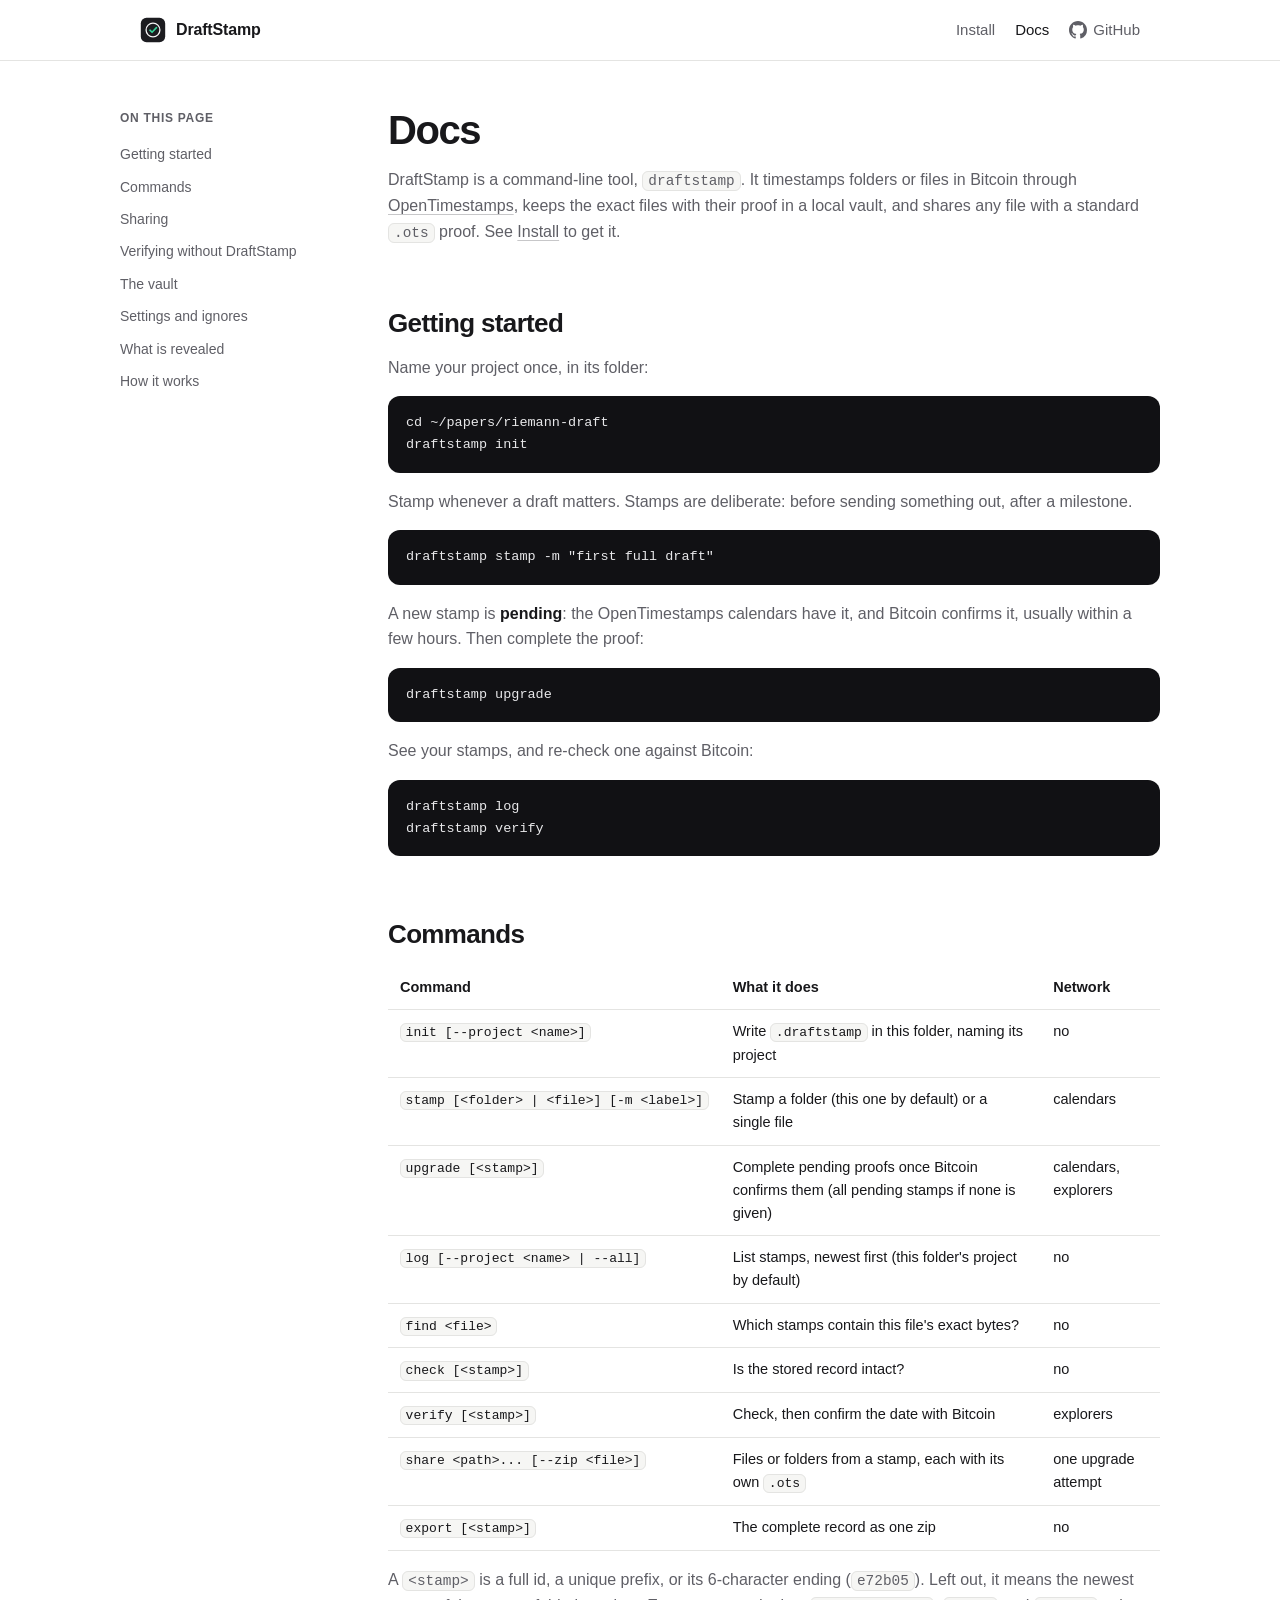
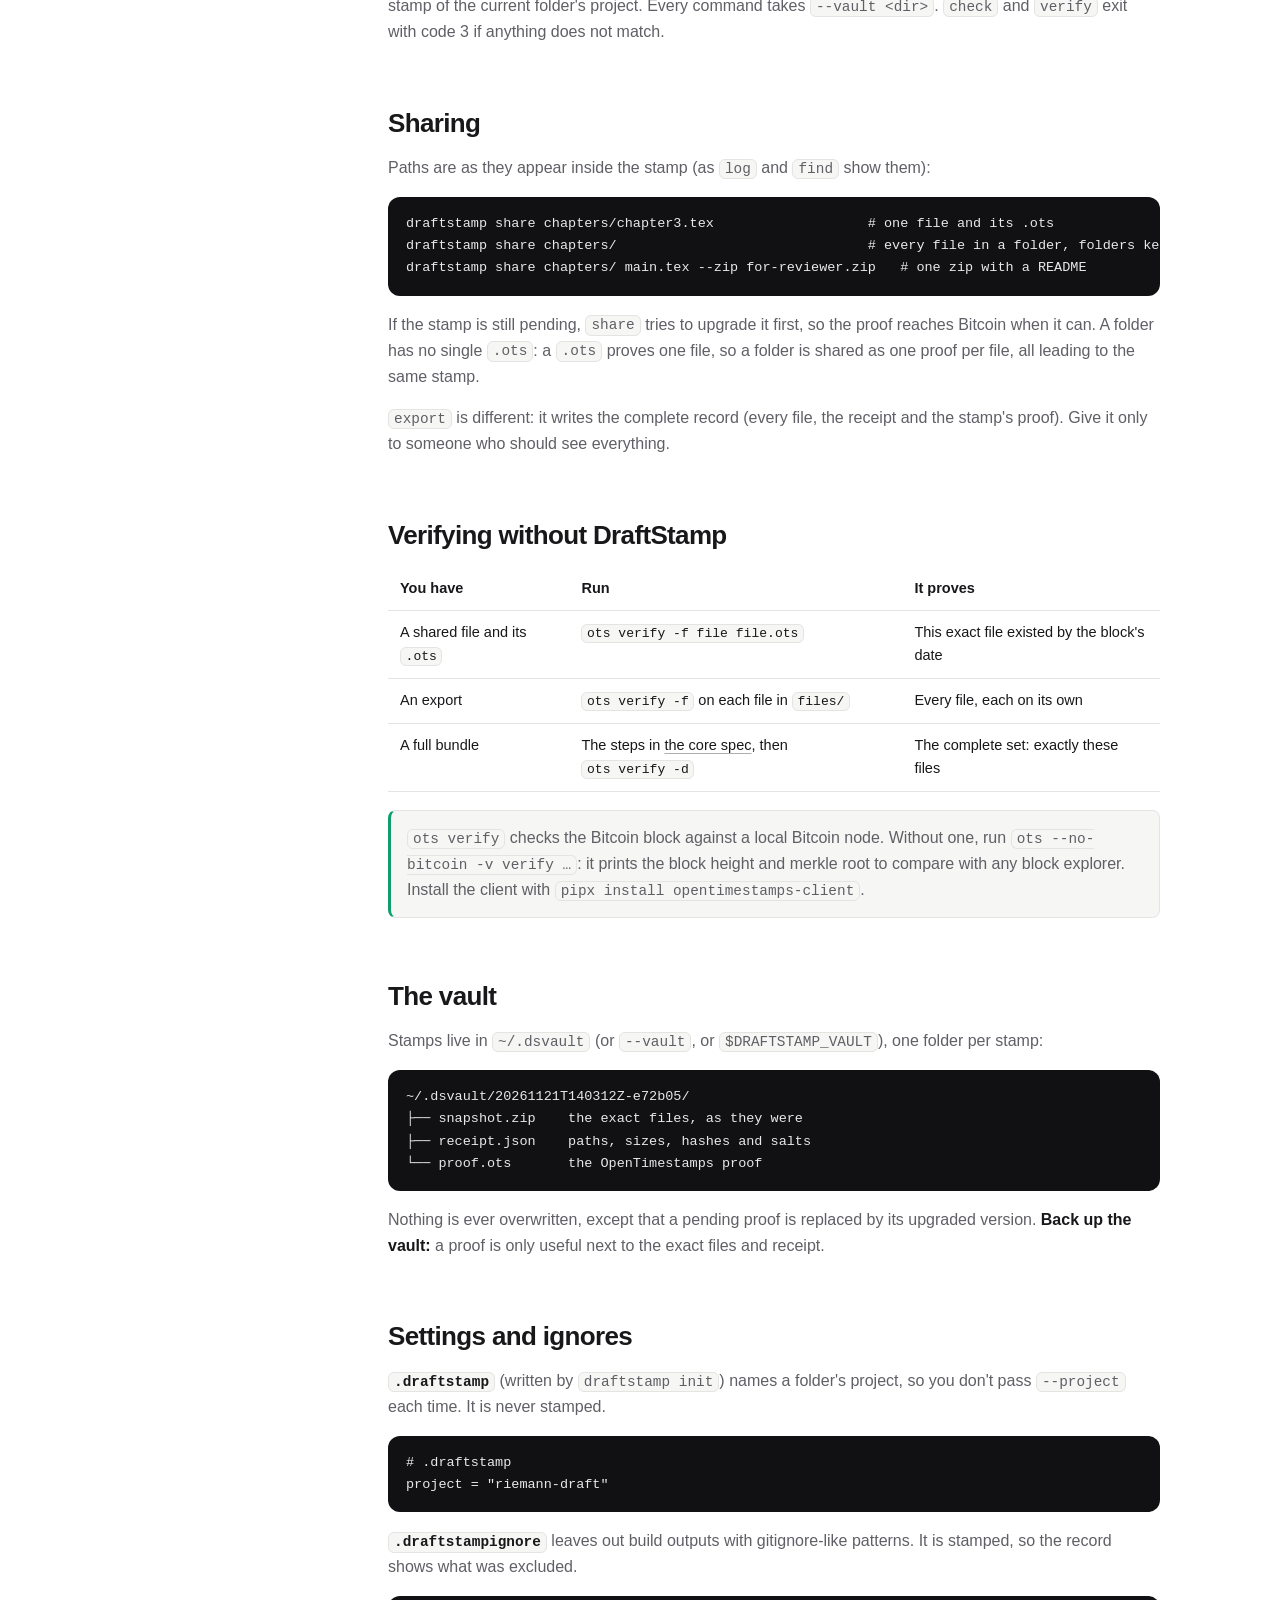
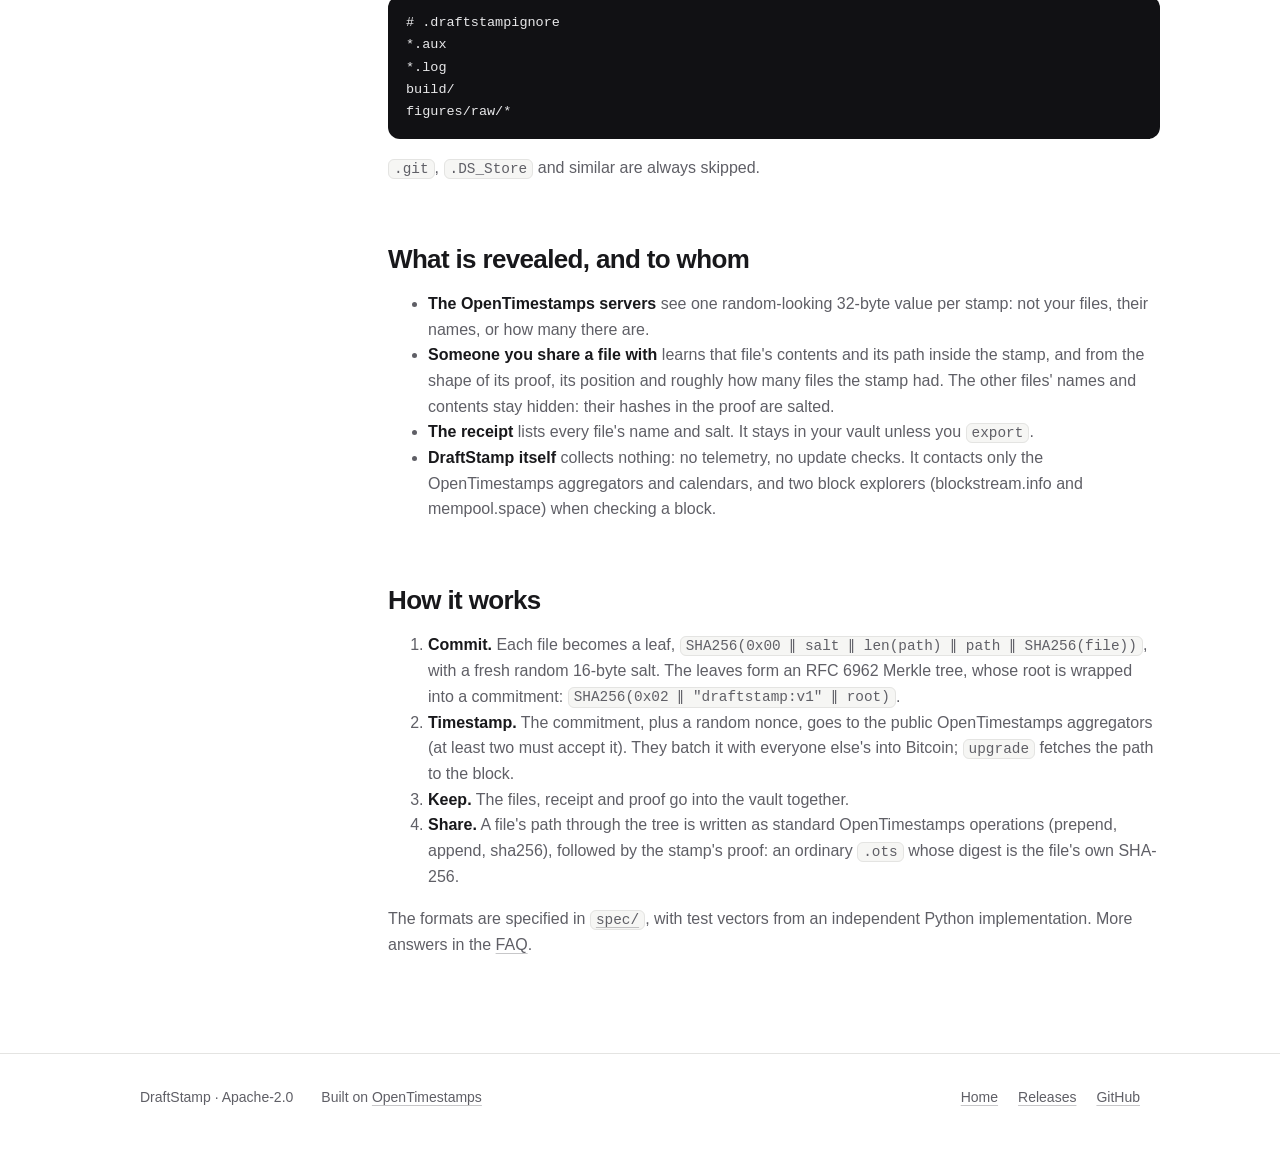
==== site/docs.html @ 0631d702 "Website: a landing page and docs, published with GitHub Pages - site/index.html: what it does, a ter" ====
<!doctype html>
<html lang="en">
<head>
  <meta charset="utf-8">
  <meta name="viewport" content="width=device-width, initial-scale=1">
  <title>DraftStamp docs</title>
  <meta name="description" content="How to use DraftStamp: stamping, upgrading, sharing, verifying, the vault, settings, and what is revealed.">
  <link rel="icon" href="icon.svg" type="image/svg+xml">
  <link rel="stylesheet" href="style.css">
</head>
<body>

<header class="site-header">
  <div class="wrap">
    <a class="brand" href="./">
      <img src="icon.svg" alt="" width="26" height="26">
      DraftStamp
    </a>
    <nav class="nav">
      <a href="./#install">Install</a>
      <a href="docs.html" aria-current="page">Docs</a>
      <a class="gh" href="https://github.com/anishnag/draftstamp">
        <svg viewBox="0 0 16 16" fill="currentColor" aria-hidden="true"><path d="M8 0C3.58 0 0 3.58 0 8c0 3.54 2.29 6.53 5.47 7.59.4.07.55-.17.55-.38 0-.19-.01-.82-.01-1.49-2.01.37-2.53-.49-2.69-.94-.09-.23-.48-.94-.82-1.13-.28-.15-.68-.52-.01-.53.63-.01 1.08.58 1.23.82.72 1.21 1.87.87 2.33.66.07-.52.28-.87.51-1.07-1.78-.2-3.64-.89-3.64-3.95 0-.87.31-1.59.82-2.15-.08-.2-.36-1.02.08-2.12 0 0 .67-.21 2.2.82.64-.18 1.32-.27 2-.27.68 0 1.36.09 2 .27 1.53-1.04 2.2-.82 2.2-.82.44 1.1.16 1.92.08 2.12.51.56.82 1.27.82 2.15 0 3.07-1.87 3.75-3.65 3.95.29.25.54.73.54 1.48 0 1.07-.01 1.93-.01 2.2 0 .21.15.46.55.38A8.013 8.013 0 0016 8c0-4.42-3.58-8-8-8z"/></svg>
        <span class="gh-label">GitHub</span>
      </a>
    </nav>
  </div>
</header>

<div class="wrap docs">
  <nav class="toc" aria-label="On this page">
    <p>On this page</p>
    <a href="#start">Getting started</a>
    <a href="#commands">Commands</a>
    <a href="#sharing">Sharing</a>
    <a href="#verifying">Verifying without DraftStamp</a>
    <a href="#vault">The vault</a>
    <a href="#settings">Settings and ignores</a>
    <a href="#privacy">What is revealed</a>
    <a href="#how">How it works</a>
  </nav>

  <article class="prose">
    <h1>Docs</h1>
    <p>DraftStamp is a command-line tool, <code>draftstamp</code>. It timestamps folders or files in Bitcoin through <a href="https://opentimestamps.org">OpenTimestamps</a>, keeps the exact files with their proof in a local vault, and shares any file with a standard <code>.ots</code> proof. See <a href="./#install">Install</a> to get it.</p>

    <h2 id="start">Getting started</h2>
    <p>Name your project once, in its folder:</p>
<pre>cd ~/papers/riemann-draft
draftstamp init</pre>
    <p>Stamp whenever a draft matters. Stamps are deliberate: before sending something out, after a milestone.</p>
<pre>draftstamp stamp -m "first full draft"</pre>
    <p>A new stamp is <strong>pending</strong>: the OpenTimestamps calendars have it, and Bitcoin confirms it, usually within a few hours. Then complete the proof:</p>
<pre>draftstamp upgrade</pre>
    <p>See your stamps, and re-check one against Bitcoin:</p>
<pre>draftstamp log
draftstamp verify</pre>

    <h2 id="commands">Commands</h2>
    <table>
      <thead><tr><th>Command</th><th>What it does</th><th>Network</th></tr></thead>
      <tbody>
        <tr><td><code>init [--project &lt;name&gt;]</code></td><td>Write <code>.draftstamp</code> in this folder, naming its project</td><td>no</td></tr>
        <tr><td><code>stamp [&lt;folder&gt; | &lt;file&gt;] [-m &lt;label&gt;]</code></td><td>Stamp a folder (this one by default) or a single file</td><td>calendars</td></tr>
        <tr><td><code>upgrade [&lt;stamp&gt;]</code></td><td>Complete pending proofs once Bitcoin confirms them (all pending stamps if none is given)</td><td>calendars, explorers</td></tr>
        <tr><td><code>log [--project &lt;name&gt; | --all]</code></td><td>List stamps, newest first (this folder's project by default)</td><td>no</td></tr>
        <tr><td><code>find &lt;file&gt;</code></td><td>Which stamps contain this file's exact bytes?</td><td>no</td></tr>
        <tr><td><code>check [&lt;stamp&gt;]</code></td><td>Is the stored record intact?</td><td>no</td></tr>
        <tr><td><code>verify [&lt;stamp&gt;]</code></td><td>Check, then confirm the date with Bitcoin</td><td>explorers</td></tr>
        <tr><td><code>share &lt;path&gt;... [--zip &lt;file&gt;]</code></td><td>Files or folders from a stamp, each with its own <code>.ots</code></td><td>one upgrade attempt</td></tr>
        <tr><td><code>export [&lt;stamp&gt;]</code></td><td>The complete record as one zip</td><td>no</td></tr>
      </tbody>
    </table>
    <p>A <code>&lt;stamp&gt;</code> is a full id, a unique prefix, or its 6-character ending (<code>e72b05</code>). Left out, it means the newest stamp of the current folder's project. Every command takes <code>--vault &lt;dir&gt;</code>. <code>check</code> and <code>verify</code> exit with code 3 if anything does not match.</p>

    <h2 id="sharing">Sharing</h2>
    <p>Paths are as they appear inside the stamp (as <code>log</code> and <code>find</code> show them):</p>
<pre>draftstamp share chapters/chapter3.tex                   # one file and its .ots
draftstamp share chapters/                               # every file in a folder, folders kept
draftstamp share chapters/ main.tex --zip for-reviewer.zip   # one zip with a README</pre>
    <p>If the stamp is still pending, <code>share</code> tries to upgrade it first, so the proof reaches Bitcoin when it can. A folder has no single <code>.ots</code>: a <code>.ots</code> proves one file, so a folder is shared as one proof per file, all leading to the same stamp.</p>
    <p><code>export</code> is different: it writes the complete record (every file, the receipt and the stamp's proof). Give it only to someone who should see everything.</p>

    <h2 id="verifying">Verifying without DraftStamp</h2>
    <table>
      <thead><tr><th>You have</th><th>Run</th><th>It proves</th></tr></thead>
      <tbody>
        <tr><td>A shared file and its <code>.ots</code></td><td><code>ots verify -f file file.ots</code></td><td>This exact file existed by the block's date</td></tr>
        <tr><td>An export</td><td><code>ots verify -f</code> on each file in <code>files/</code></td><td>Every file, each on its own</td></tr>
        <tr><td>A full bundle</td><td>The steps in <a href="https://github.com/anishnag/draftstamp/blob/main/spec/0001_core.md">the core spec</a>, then <code>ots verify -d</code></td><td>The complete set: exactly these files</td></tr>
      </tbody>
    </table>
    <div class="callout"><p><code>ots verify</code> checks the Bitcoin block against a local Bitcoin node. Without one, run <code>ots --no-bitcoin -v verify …</code>: it prints the block height and merkle root to compare with any block explorer. Install the client with <code>pipx install opentimestamps-client</code>.</p></div>

    <h2 id="vault">The vault</h2>
    <p>Stamps live in <code>~/.dsvault</code> (or <code>--vault</code>, or <code>$DRAFTSTAMP_VAULT</code>), one folder per stamp:</p>
<pre>~/.dsvault/20261121T140312Z-e72b05/
├── snapshot.zip    the exact files, as they were
├── receipt.json    paths, sizes, hashes and salts
└── proof.ots       the OpenTimestamps proof</pre>
    <p>Nothing is ever overwritten, except that a pending proof is replaced by its upgraded version. <strong>Back up the vault:</strong> a proof is only useful next to the exact files and receipt.</p>

    <h2 id="settings">Settings and ignores</h2>
    <p><strong><code>.draftstamp</code></strong> (written by <code>draftstamp init</code>) names a folder's project, so you don't pass <code>--project</code> each time. It is never stamped.</p>
<pre># .draftstamp
project = "riemann-draft"</pre>
    <p><strong><code>.draftstampignore</code></strong> leaves out build outputs with gitignore-like patterns. It is stamped, so the record shows what was excluded.</p>
<pre># .draftstampignore
*.aux
*.log
build/
figures/raw/*</pre>
    <p><code>.git</code>, <code>.DS_Store</code> and similar are always skipped.</p>

    <h2 id="privacy">What is revealed, and to whom</h2>
    <ul>
      <li><strong>The OpenTimestamps servers</strong> see one random-looking 32-byte value per stamp: not your files, their names, or how many there are.</li>
      <li><strong>Someone you share a file with</strong> learns that file's contents and its path inside the stamp, and from the shape of its proof, its position and roughly how many files the stamp had. The other files' names and contents stay hidden: their hashes in the proof are salted.</li>
      <li><strong>The receipt</strong> lists every file's name and salt. It stays in your vault unless you <code>export</code>.</li>
      <li><strong>DraftStamp itself</strong> collects nothing: no telemetry, no update checks. It contacts only the OpenTimestamps aggregators and calendars, and two block explorers (blockstream.info and mempool.space) when checking a block.</li>
    </ul>

    <h2 id="how">How it works</h2>
    <ol>
      <li><strong>Commit.</strong> Each file becomes a leaf, <code>SHA256(0x00 ‖ salt ‖ len(path) ‖ path ‖ SHA256(file))</code>, with a fresh random 16-byte salt. The leaves form an RFC 6962 Merkle tree, whose root is wrapped into a commitment: <code>SHA256(0x02 ‖ "draftstamp:v1" ‖ root)</code>.</li>
      <li><strong>Timestamp.</strong> The commitment, plus a random nonce, goes to the public OpenTimestamps aggregators (at least two must accept it). They batch it with everyone else's into Bitcoin; <code>upgrade</code> fetches the path to the block.</li>
      <li><strong>Keep.</strong> The files, receipt and proof go into the vault together.</li>
      <li><strong>Share.</strong> A file's path through the tree is written as standard OpenTimestamps operations (prepend, append, sha256), followed by the stamp's proof: an ordinary <code>.ots</code> whose digest is the file's own SHA-256.</li>
    </ol>
    <p>The formats are specified in <a href="https://github.com/anishnag/draftstamp/tree/main/spec"><code>spec/</code></a>, with test vectors from an independent Python implementation. More answers in the <a href="https://github.com/anishnag/draftstamp/blob/main/docs/FAQ.md">FAQ</a>.</p>
  </article>
</div>

<footer class="site-footer">
  <div class="wrap">
    <span>DraftStamp · Apache-2.0</span>
    <span>Built on <a href="https://opentimestamps.org">OpenTimestamps</a></span>
    <div class="right">
      <a href="./">Home</a>
      <a href="https://github.com/anishnag/draftstamp/releases/latest">Releases</a>
      <a href="https://github.com/anishnag/draftstamp">GitHub</a>
    </div>
  </div>
</footer>

</body>
</html>
---- site/style.css ----
/* DraftStamp site: no external fonts, scripts or trackers. */

:root {
  --bg: #ffffff;
  --bg-soft: #f6f6f4;
  --fg: #18181b;
  --muted: #5f5f66;
  --line: #e4e4e2;
  --accent: #0f9d6e;
  --accent-soft: #e6f6ef;
  --code-bg: #111114;
  --code-fg: #e8e8ea;
  --code-muted: #8a8a93;
  --code-ok: #5fd3a5;
  --radius: 12px;
  --sans: ui-sans-serif, -apple-system, BlinkMacSystemFont, "Segoe UI", Inter, Roboto, "Helvetica Neue", Arial, sans-serif;
  --mono: ui-monospace, "SF Mono", SFMono-Regular, Menlo, Consolas, "Liberation Mono", monospace;
  color-scheme: light;
}

@media (prefers-color-scheme: dark) {
  :root {
    --bg: #0d0d0f;
    --bg-soft: #151518;
    --fg: #ececee;
    --muted: #a0a0a8;
    --line: #26262b;
    --accent: #3ccf96;
    --accent-soft: #10261d;
    --code-bg: #0a0a0c;
    color-scheme: dark;
  }
}

* { box-sizing: border-box; }

html { -webkit-text-size-adjust: 100%; scroll-behavior: smooth; }

body {
  margin: 0;
  background: var(--bg);
  color: var(--fg);
  font: 16px/1.6 var(--sans);
  -webkit-font-smoothing: antialiased;
}

a { color: inherit; text-decoration-color: color-mix(in srgb, currentColor 35%, transparent); text-underline-offset: 3px; }
a:hover { text-decoration-color: currentColor; }

code, pre, kbd { font-family: var(--mono); font-size: 0.9em; }
:not(pre) > code { background: var(--bg-soft); border: 1px solid var(--line); border-radius: 6px; padding: 0.08em 0.35em; }

.wrap { max-width: 1040px; margin: 0 auto; padding: 0 20px; }

/* Header */
.site-header {
  position: sticky; top: 0; z-index: 10;
  background: color-mix(in srgb, var(--bg) 85%, transparent);
  backdrop-filter: saturate(180%) blur(12px);
  border-bottom: 1px solid var(--line);
}
.site-header .wrap { display: flex; align-items: center; gap: 24px; height: 60px; }
.brand { display: flex; align-items: center; gap: 10px; font-weight: 650; letter-spacing: -0.01em; text-decoration: none; }
.brand svg { width: 26px; height: 26px; }
.nav { display: flex; gap: 20px; margin-left: auto; align-items: center; font-size: 15px; }
.nav a { text-decoration: none; color: var(--muted); }
.nav a:hover, .nav a[aria-current="page"] { color: var(--fg); }
.gh { display: inline-flex; align-items: center; gap: 6px; }
.gh svg { width: 18px; height: 18px; }

/* Buttons */
.btn {
  display: inline-flex; align-items: center; gap: 8px;
  height: 42px; padding: 0 18px; border-radius: 10px;
  font-weight: 600; font-size: 15px; text-decoration: none;
  border: 1px solid var(--line); background: var(--bg);
}
.btn.primary { background: var(--fg); color: var(--bg); border-color: var(--fg); }
.btn:hover { filter: brightness(1.06); }
.btn svg { width: 18px; height: 18px; }

/* Hero */
.hero { padding: 88px 0 56px; }
.hero .wrap { display: grid; grid-template-columns: minmax(0, 1fr); gap: 40px; }
.eyebrow { display: inline-flex; align-items: center; gap: 8px; font-size: 13px; font-weight: 600; color: var(--accent); background: var(--accent-soft); padding: 4px 10px; border-radius: 999px; }
h1 { font-size: clamp(38px, 6vw, 60px); line-height: 1.05; letter-spacing: -0.035em; margin: 18px 0 16px; font-weight: 750; }
.lede { font-size: 19px; color: var(--muted); max-width: 640px; margin: 0 0 28px; }
.ctas { display: flex; flex-wrap: wrap; gap: 12px; }
.fineprint { font-size: 14px; color: var(--muted); margin-top: 18px; }

/* Terminal */
.terminal {
  background: var(--code-bg); color: var(--code-fg);
  border-radius: var(--radius); overflow: hidden;
  border: 1px solid color-mix(in srgb, var(--code-fg) 10%, transparent);
  box-shadow: 0 24px 60px -24px rgba(0,0,0,0.35);
}
.terminal-bar { display: flex; align-items: center; gap: 7px; padding: 12px 14px; border-bottom: 1px solid rgba(255,255,255,0.06); }
.terminal-bar i { width: 11px; height: 11px; border-radius: 50%; background: #3a3a40; display: block; }
.terminal-bar span { margin-left: 8px; font: 12px var(--mono); color: var(--code-muted); }
.terminal pre { margin: 0; padding: 18px 20px 20px; overflow-x: auto; font-size: 13.5px; line-height: 1.7; }
.terminal .p { color: var(--code-muted); user-select: none; }
.terminal .c { color: var(--code-muted); }
.terminal .ok { color: var(--code-ok); }
.terminal .who { display: block; margin: 14px 0 2px; color: var(--code-muted); font-style: italic; }

/* Sections */
section { padding: 72px 0; }
section.soft { background: var(--bg-soft); border-top: 1px solid var(--line); border-bottom: 1px solid var(--line); }
h2 { font-size: clamp(28px, 4vw, 36px); letter-spacing: -0.025em; line-height: 1.15; margin: 0 0 12px; }
.section-lede { color: var(--muted); font-size: 18px; max-width: 680px; margin: 0 0 40px; }
h3 { font-size: 18px; margin: 0 0 6px; letter-spacing: -0.01em; }

.grid-3 { display: grid; grid-template-columns: repeat(3, minmax(0, 1fr)); gap: 20px; }
.card { background: var(--bg); border: 1px solid var(--line); border-radius: var(--radius); padding: 22px; }
.card p { margin: 0; color: var(--muted); font-size: 15px; }
.card .num { display: inline-grid; place-items: center; width: 28px; height: 28px; border-radius: 8px; background: var(--accent-soft); color: var(--accent); font-weight: 700; font-size: 14px; margin-bottom: 14px; }

/* Flow diagram */
.flow { display: flex; flex-wrap: wrap; align-items: center; gap: 10px; margin: 0 0 36px; font-size: 14px; }
.flow span { border: 1px solid var(--line); background: var(--bg); border-radius: 999px; padding: 6px 12px; font-weight: 550; }
.flow b { color: var(--muted); font-weight: 400; }

/* Install */
.tabs { display: flex; flex-wrap: wrap; gap: 6px; margin-bottom: 14px; }
.tab {
  font: 600 14px var(--sans); color: var(--muted); cursor: pointer;
  background: transparent; border: 1px solid var(--line); border-radius: 999px; padding: 7px 14px;
}
.tab[aria-selected="true"] { color: var(--bg); background: var(--fg); border-color: var(--fg); }
.panel[hidden] { display: none; }

.codeblock { position: relative; }
.codeblock pre {
  margin: 0; background: var(--code-bg); color: var(--code-fg);
  border-radius: var(--radius); padding: 18px 20px; padding-right: 92px;
  font-size: 13.5px; line-height: 1.7;
  /* Wrap long commands on screen; copying still yields one line. */
  white-space: pre-wrap; overflow-wrap: break-word;
}
.copy {
  position: absolute; top: 12px; right: 12px;
  font: 600 12px var(--sans); color: var(--code-fg); cursor: pointer;
  background: rgba(255,255,255,0.08); border: 1px solid rgba(255,255,255,0.12);
  border-radius: 8px; padding: 6px 10px;
}
.copy:hover { background: rgba(255,255,255,0.14); }
.note { color: var(--muted); font-size: 15px; margin: 14px 0 0; }

/* Two columns */
.split { display: grid; grid-template-columns: repeat(2, minmax(0, 1fr)); gap: 40px; align-items: start; }
ul.checks { list-style: none; padding: 0; margin: 0; display: grid; gap: 12px; }
ul.checks li { padding-left: 28px; position: relative; color: var(--muted); }
ul.checks li strong { color: var(--fg); font-weight: 600; }
ul.checks li::before {
  content: ""; position: absolute; left: 0; top: 6px; width: 16px; height: 16px; border-radius: 50%;
  background: var(--accent-soft) url("data:image/svg+xml,%3Csvg xmlns='http://www.w3.org/2000/svg' viewBox='0 0 16 16'%3E%3Cpath d='M4 8.5l2.5 2.5L12 5.5' fill='none' stroke='%230f9d6e' stroke-width='2' stroke-linecap='round' stroke-linejoin='round'/%3E%3C/svg%3E") center/12px no-repeat;
}

/* FAQ */
details { border-bottom: 1px solid var(--line); padding: 16px 0; }
details summary { cursor: pointer; font-weight: 600; list-style: none; display: flex; justify-content: space-between; gap: 16px; }
details summary::-webkit-details-marker { display: none; }
details summary::after { content: "+"; color: var(--muted); font-weight: 400; font-size: 20px; line-height: 1; }
details[open] summary::after { content: "–"; }
details p { color: var(--muted); margin: 10px 0 0; }

/* Footer */
.site-footer { border-top: 1px solid var(--line); padding: 32px 0 48px; color: var(--muted); font-size: 14px; }
.site-footer .wrap { display: flex; flex-wrap: wrap; gap: 16px 28px; align-items: center; }
.site-footer .right { margin-left: auto; display: flex; gap: 20px; }

/* Docs layout */
.docs { display: grid; grid-template-columns: 220px minmax(0, 1fr); gap: 48px; padding: 48px 0 80px; }
.toc { position: sticky; top: 84px; align-self: start; font-size: 14px; }
.toc p { font-size: 12px; font-weight: 700; text-transform: uppercase; letter-spacing: 0.06em; color: var(--muted); margin: 0 0 10px; }
.toc a { display: block; padding: 5px 0; color: var(--muted); text-decoration: none; }
.toc a:hover { color: var(--fg); }
.prose { min-width: 0; }
.prose h1 { font-size: 40px; margin-top: 0; }
.prose h2 { font-size: 26px; margin: 56px 0 12px; padding-top: 8px; scroll-margin-top: 80px; }
.prose h3 { margin: 28px 0 8px; }
.prose p, .prose li { color: var(--muted); }
.prose p strong, .prose li strong { color: var(--fg); }
.prose pre { background: var(--code-bg); color: var(--code-fg); border-radius: var(--radius); padding: 16px 18px; overflow-x: auto; font-size: 13.5px; line-height: 1.65; }
table { width: 100%; border-collapse: collapse; font-size: 14.5px; margin: 16px 0; display: block; overflow-x: auto; }
th, td { text-align: left; padding: 10px 12px; border-bottom: 1px solid var(--line); vertical-align: top; }
th { font-weight: 600; white-space: nowrap; }
td code { white-space: nowrap; }
.callout { border: 1px solid var(--line); border-left: 3px solid var(--accent); background: var(--bg-soft); border-radius: 8px; padding: 14px 16px; margin: 18px 0; }
.callout p { margin: 0; }

@media (max-width: 860px) {
  .grid-3, .split { grid-template-columns: minmax(0, 1fr); }
  .docs { grid-template-columns: minmax(0, 1fr); gap: 24px; }
  .gh-label { display: none; }
  .nav { gap: 16px; }
  .toc { position: static; }
  .nav .hide-sm { display: none; }
  .hero { padding: 56px 0 40px; }
}
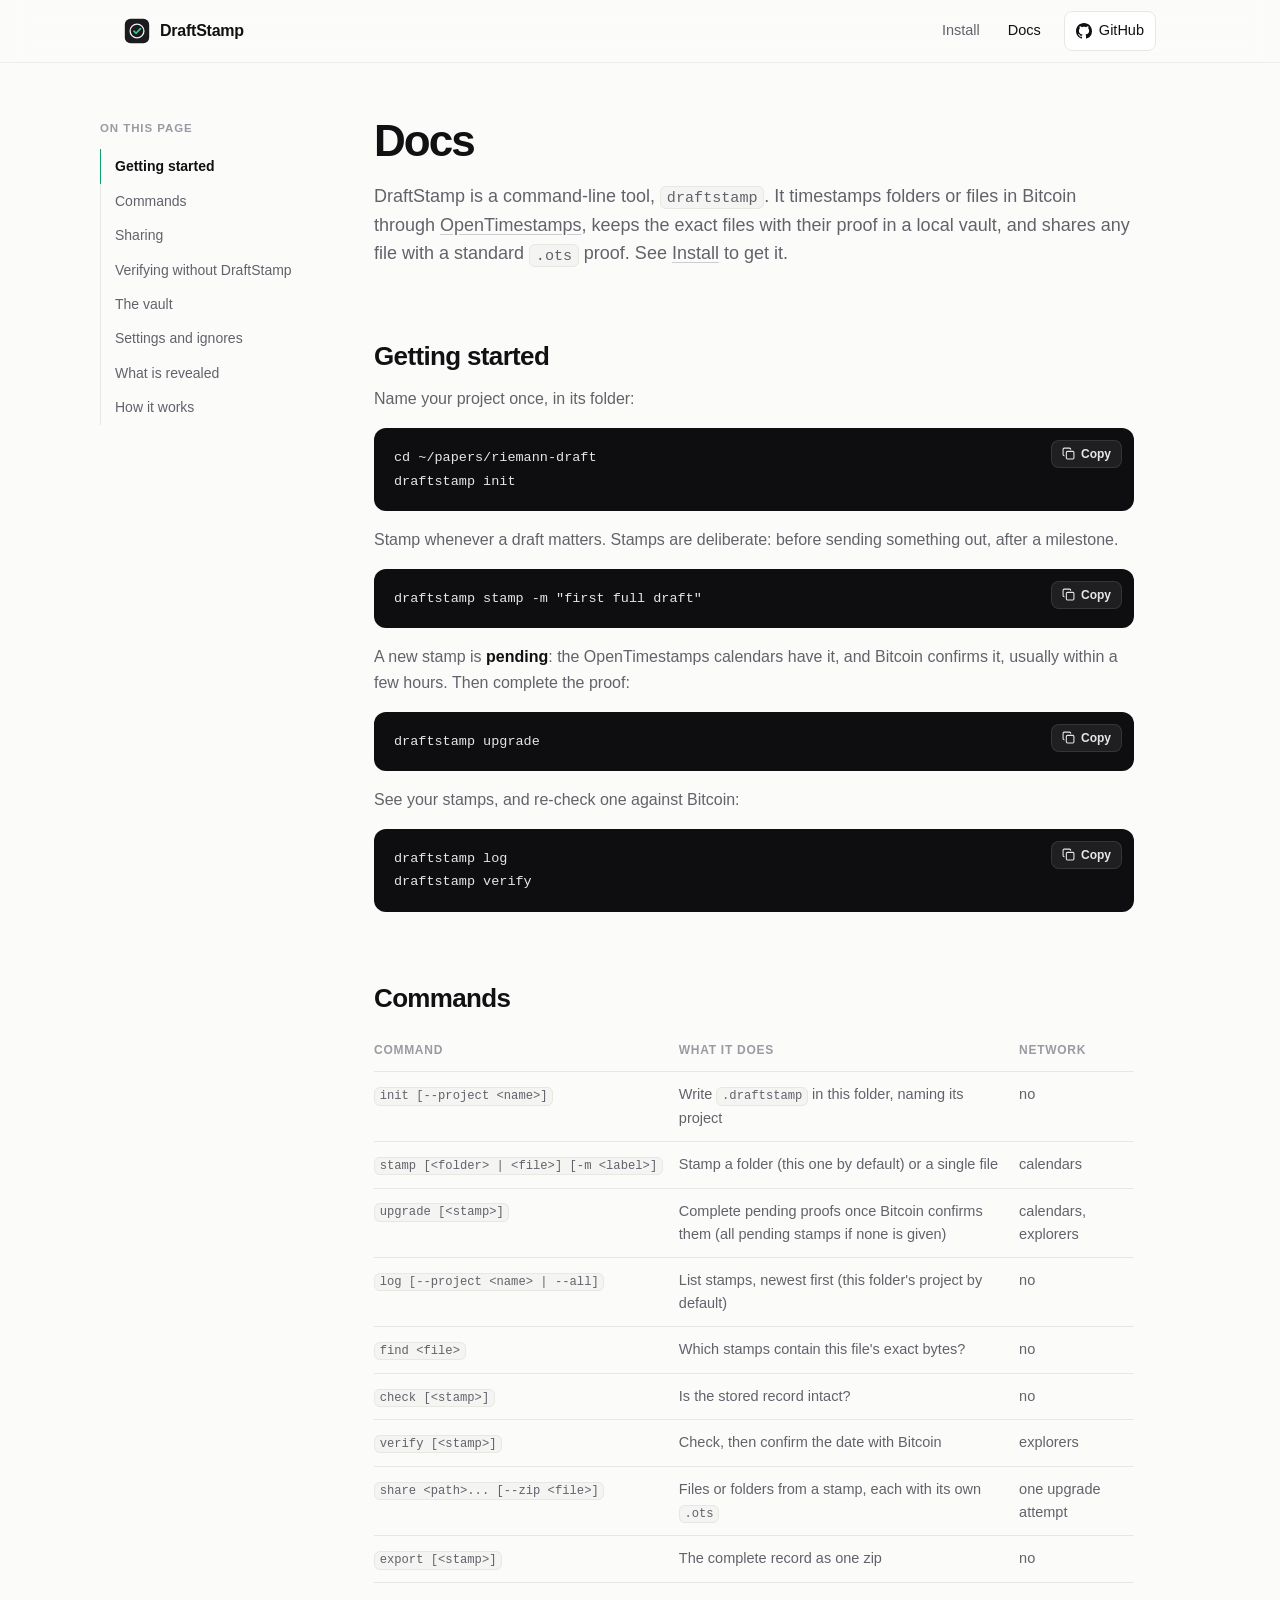
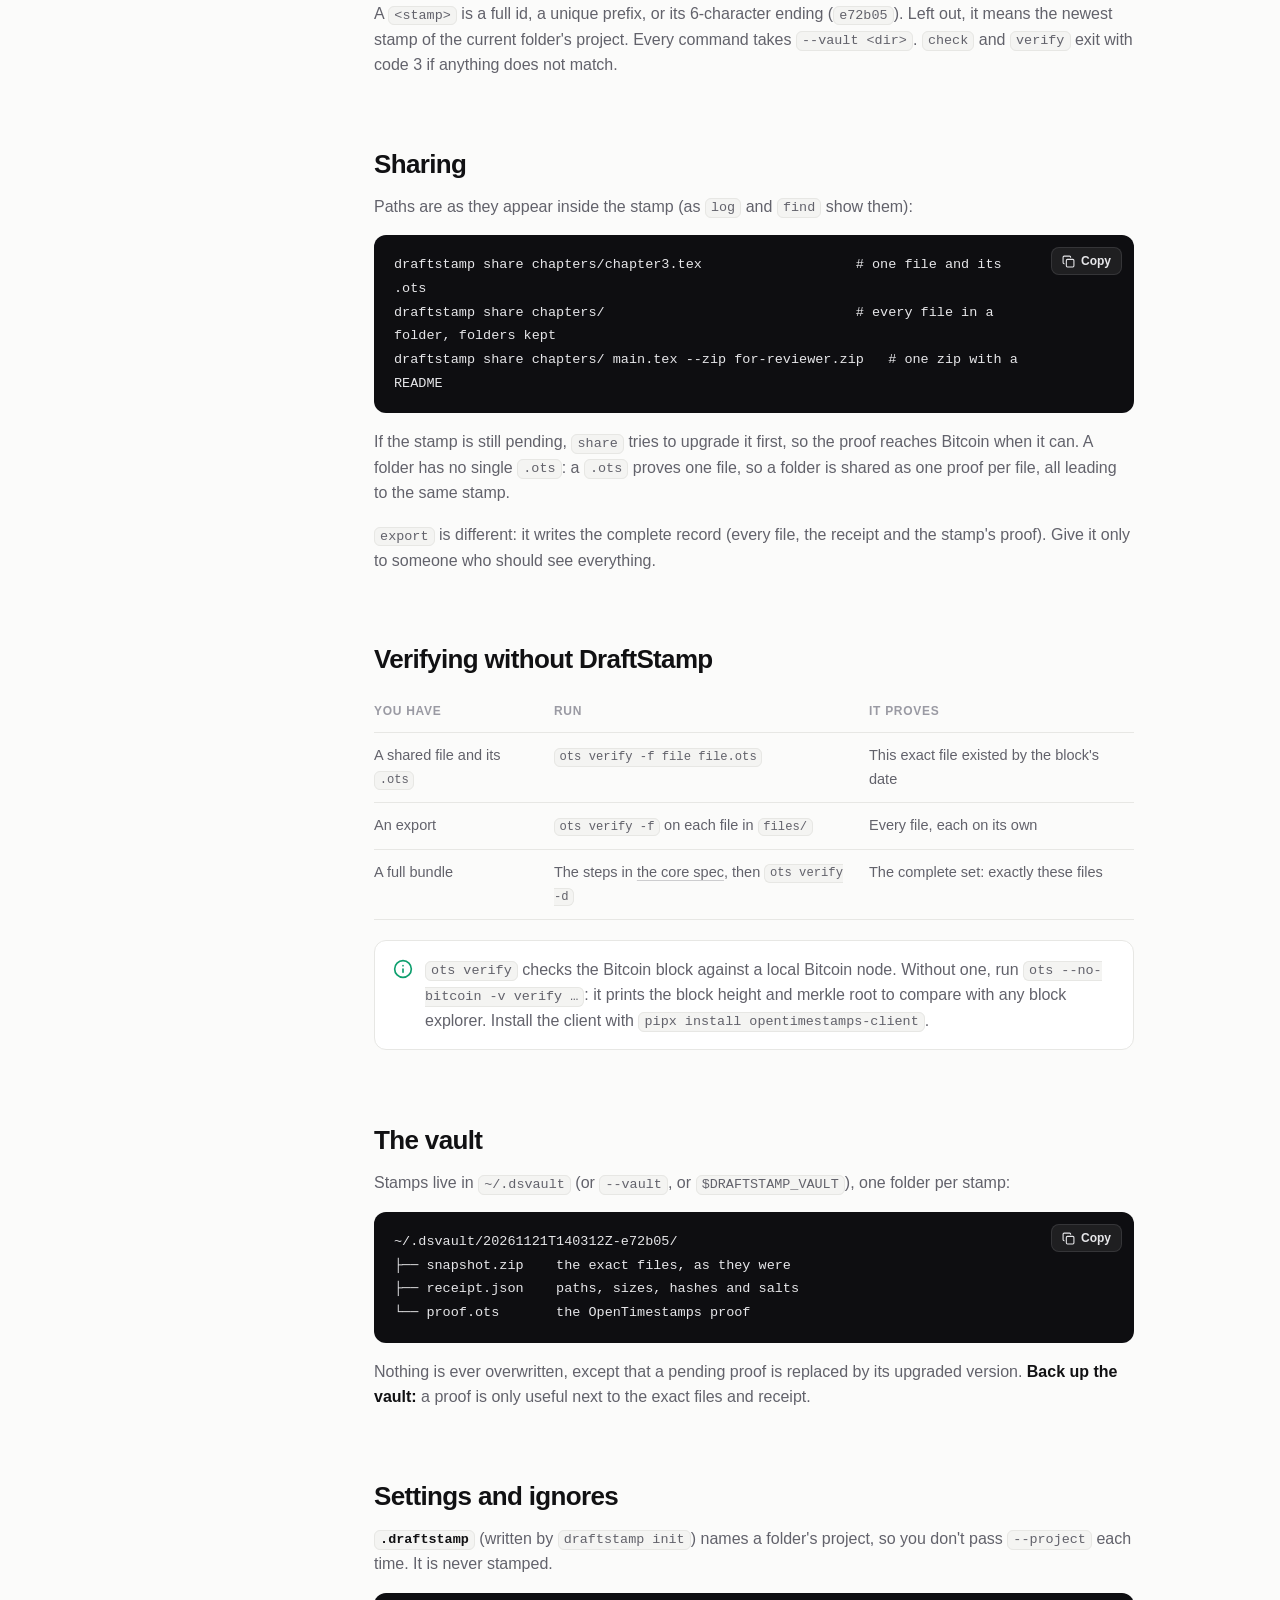
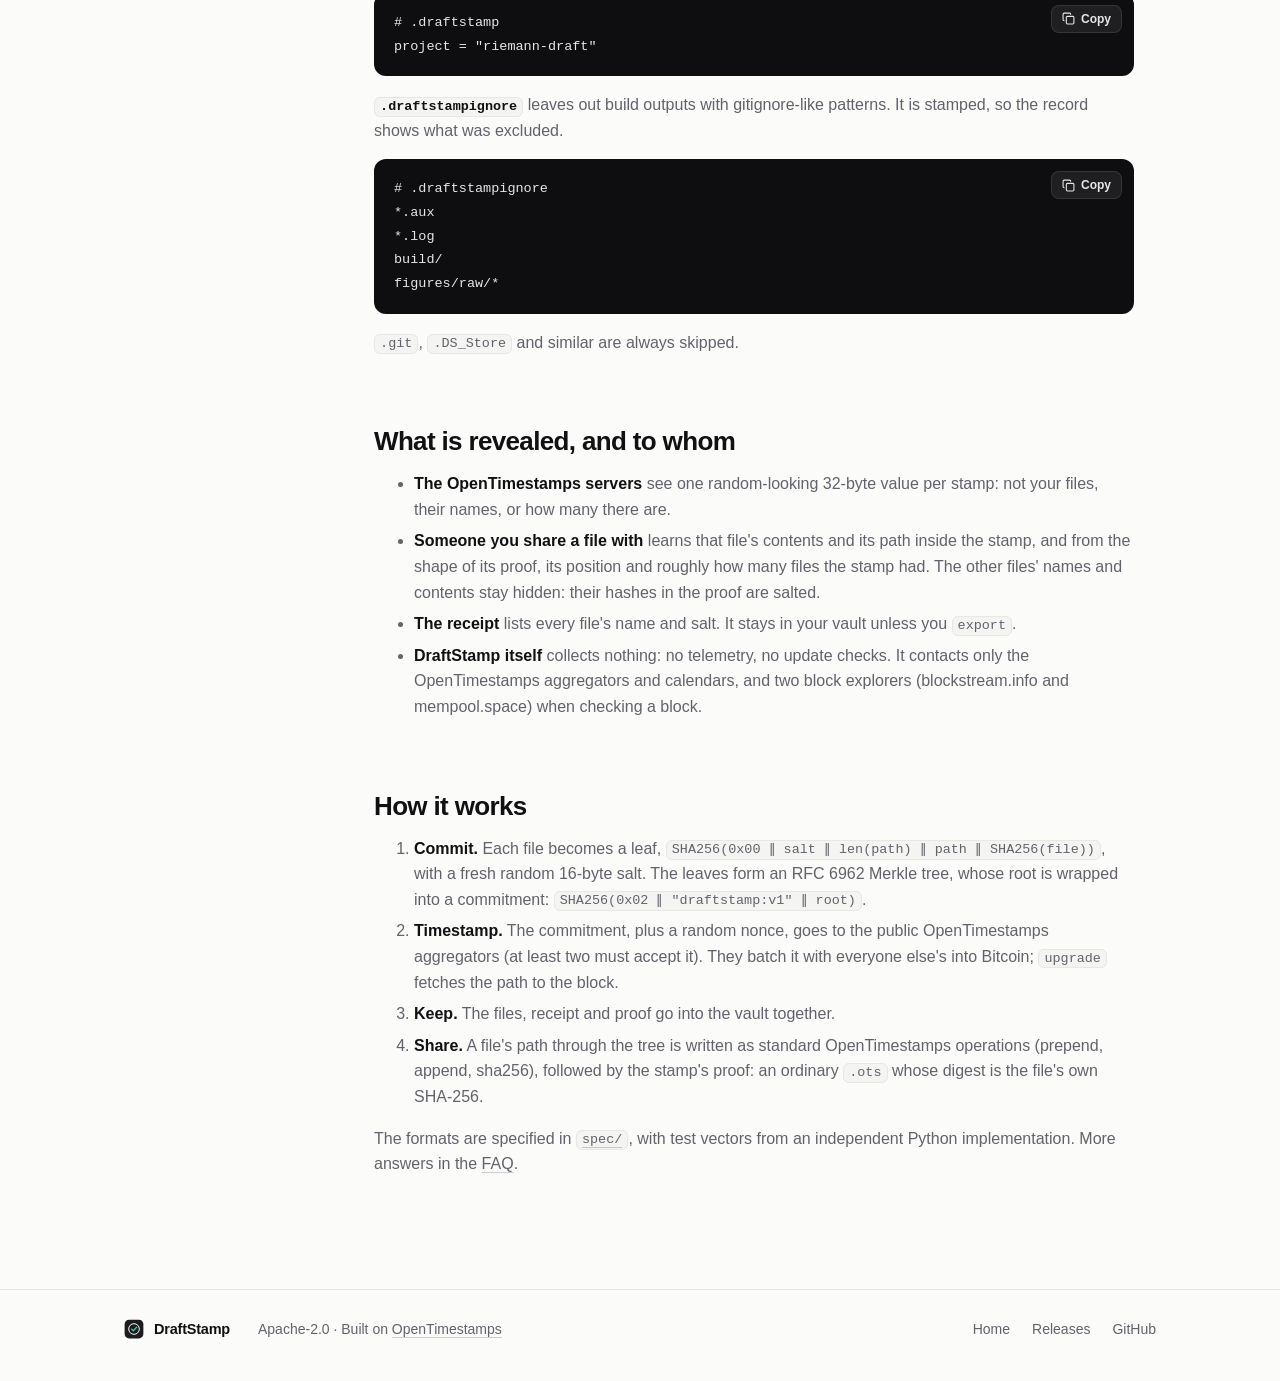
==== commit 4d744d1d: "Website: a cleaner, more modern design Centered hero with a soft glow and grid, the terminal as the " ====
--- a/site/docs.html
+++ b/site/docs.html
@@ -12,14 +12,11 @@
 
 <header class="site-header">
   <div class="wrap">
-    <a class="brand" href="./">
-      <img src="icon.svg" alt="" width="26" height="26">
-      DraftStamp
-    </a>
+    <a class="brand" href="./"><img src="icon.svg" alt="">DraftStamp</a>
     <nav class="nav">
       <a href="./#install">Install</a>
       <a href="docs.html" aria-current="page">Docs</a>
-      <a class="gh" href="https://github.com/anishnag/draftstamp">
+      <a class="gh" href="https://github.com/anishnag/draftstamp" aria-label="GitHub">
         <svg viewBox="0 0 16 16" fill="currentColor" aria-hidden="true"><path d="M8 0C3.58 0 0 3.58 0 8c0 3.54 2.29 6.53 5.47 7.59.4.07.55-.17.55-.38 0-.19-.01-.82-.01-1.49-2.01.37-2.53-.49-2.69-.94-.09-.23-.48-.94-.82-1.13-.28-.15-.68-.52-.01-.53.63-.01 1.08.58 1.23.82.72 1.21 1.87.87 2.33.66.07-.52.28-.87.51-1.07-1.78-.2-3.64-.89-3.64-3.95 0-.87.31-1.59.82-2.15-.08-.2-.36-1.02.08-2.12 0 0 .67-.21 2.2.82.64-.18 1.32-.27 2-.27.68 0 1.36.09 2 .27 1.53-1.04 2.2-.82 2.2-.82.44 1.1.16 1.92.08 2.12.51.56.82 1.27.82 2.15 0 3.07-1.87 3.75-3.65 3.95.29.25.54.73.54 1.48 0 1.07-.01 1.93-.01 2.2 0 .21.15.46.55.38A8.013 8.013 0 0016 8c0-4.42-3.58-8-8-8z"/></svg>
         <span class="gh-label">GitHub</span>
       </a>
@@ -42,21 +39,24 @@
 
   <article class="prose">
     <h1>Docs</h1>
-    <p>DraftStamp is a command-line tool, <code>draftstamp</code>. It timestamps folders or files in Bitcoin through <a href="https://opentimestamps.org">OpenTimestamps</a>, keeps the exact files with their proof in a local vault, and shares any file with a standard <code>.ots</code> proof. See <a href="./#install">Install</a> to get it.</p>
+    <p class="intro">DraftStamp is a command-line tool, <code>draftstamp</code>. It timestamps folders or files in Bitcoin through <a href="https://opentimestamps.org">OpenTimestamps</a>, keeps the exact files with their proof in a local vault, and shares any file with a standard <code>.ots</code> proof. See <a href="./#install">Install</a> to get it.</p>
 
-    <h2 id="start">Getting started</h2>
+    <div id="start" class="doc-section">
+    <h2>Getting started</h2>
     <p>Name your project once, in its folder:</p>
-<pre>cd ~/papers/riemann-draft
-draftstamp init</pre>
+<div class="codeblock"><pre>cd ~/papers/riemann-draft
+draftstamp init</pre></div>
     <p>Stamp whenever a draft matters. Stamps are deliberate: before sending something out, after a milestone.</p>
-<pre>draftstamp stamp -m "first full draft"</pre>
+<div class="codeblock"><pre>draftstamp stamp -m "first full draft"</pre></div>
     <p>A new stamp is <strong>pending</strong>: the OpenTimestamps calendars have it, and Bitcoin confirms it, usually within a few hours. Then complete the proof:</p>
-<pre>draftstamp upgrade</pre>
+<div class="codeblock"><pre>draftstamp upgrade</pre></div>
     <p>See your stamps, and re-check one against Bitcoin:</p>
-<pre>draftstamp log
-draftstamp verify</pre>
+<div class="codeblock"><pre>draftstamp log
+draftstamp verify</pre></div>
 
-    <h2 id="commands">Commands</h2>
+    </div>
+    <div id="commands" class="doc-section">
+    <h2>Commands</h2>
     <table>
       <thead><tr><th>Command</th><th>What it does</th><th>Network</th></tr></thead>
       <tbody>
@@ -73,15 +73,19 @@
     </table>
     <p>A <code>&lt;stamp&gt;</code> is a full id, a unique prefix, or its 6-character ending (<code>e72b05</code>). Left out, it means the newest stamp of the current folder's project. Every command takes <code>--vault &lt;dir&gt;</code>. <code>check</code> and <code>verify</code> exit with code 3 if anything does not match.</p>
 
-    <h2 id="sharing">Sharing</h2>
+    </div>
+    <div id="sharing" class="doc-section">
+    <h2>Sharing</h2>
     <p>Paths are as they appear inside the stamp (as <code>log</code> and <code>find</code> show them):</p>
-<pre>draftstamp share chapters/chapter3.tex                   # one file and its .ots
+<div class="codeblock"><pre>draftstamp share chapters/chapter3.tex                   # one file and its .ots
 draftstamp share chapters/                               # every file in a folder, folders kept
-draftstamp share chapters/ main.tex --zip for-reviewer.zip   # one zip with a README</pre>
+draftstamp share chapters/ main.tex --zip for-reviewer.zip   # one zip with a README</pre></div>
     <p>If the stamp is still pending, <code>share</code> tries to upgrade it first, so the proof reaches Bitcoin when it can. A folder has no single <code>.ots</code>: a <code>.ots</code> proves one file, so a folder is shared as one proof per file, all leading to the same stamp.</p>
     <p><code>export</code> is different: it writes the complete record (every file, the receipt and the stamp's proof). Give it only to someone who should see everything.</p>
 
-    <h2 id="verifying">Verifying without DraftStamp</h2>
+    </div>
+    <div id="verifying" class="doc-section">
+    <h2>Verifying without DraftStamp</h2>
     <table>
       <thead><tr><th>You have</th><th>Run</th><th>It proves</th></tr></thead>
       <tbody>
@@ -90,29 +94,35 @@
         <tr><td>A full bundle</td><td>The steps in <a href="https://github.com/anishnag/draftstamp/blob/main/spec/0001_core.md">the core spec</a>, then <code>ots verify -d</code></td><td>The complete set: exactly these files</td></tr>
       </tbody>
     </table>
-    <div class="callout"><p><code>ots verify</code> checks the Bitcoin block against a local Bitcoin node. Without one, run <code>ots --no-bitcoin -v verify …</code>: it prints the block height and merkle root to compare with any block explorer. Install the client with <code>pipx install opentimestamps-client</code>.</p></div>
+    <div class="callout"><svg viewBox="0 0 24 24" fill="none" stroke="currentColor" stroke-width="2" stroke-linecap="round" stroke-linejoin="round" aria-hidden="true"><circle cx="12" cy="12" r="10"/><path d="M12 16v-4"/><path d="M12 8h.01"/></svg><p><code>ots verify</code> checks the Bitcoin block against a local Bitcoin node. Without one, run <code>ots --no-bitcoin -v verify …</code>: it prints the block height and merkle root to compare with any block explorer. Install the client with <code>pipx install opentimestamps-client</code>.</p></div>
 
-    <h2 id="vault">The vault</h2>
+    </div>
+    <div id="vault" class="doc-section">
+    <h2>The vault</h2>
     <p>Stamps live in <code>~/.dsvault</code> (or <code>--vault</code>, or <code>$DRAFTSTAMP_VAULT</code>), one folder per stamp:</p>
-<pre>~/.dsvault/20261121T140312Z-e72b05/
+<div class="codeblock"><pre>~/.dsvault/20261121T140312Z-e72b05/
 ├── snapshot.zip    the exact files, as they were
 ├── receipt.json    paths, sizes, hashes and salts
-└── proof.ots       the OpenTimestamps proof</pre>
+└── proof.ots       the OpenTimestamps proof</pre></div>
     <p>Nothing is ever overwritten, except that a pending proof is replaced by its upgraded version. <strong>Back up the vault:</strong> a proof is only useful next to the exact files and receipt.</p>
 
-    <h2 id="settings">Settings and ignores</h2>
+    </div>
+    <div id="settings" class="doc-section">
+    <h2>Settings and ignores</h2>
     <p><strong><code>.draftstamp</code></strong> (written by <code>draftstamp init</code>) names a folder's project, so you don't pass <code>--project</code> each time. It is never stamped.</p>
-<pre># .draftstamp
-project = "riemann-draft"</pre>
+<div class="codeblock"><pre># .draftstamp
+project = "riemann-draft"</pre></div>
     <p><strong><code>.draftstampignore</code></strong> leaves out build outputs with gitignore-like patterns. It is stamped, so the record shows what was excluded.</p>
-<pre># .draftstampignore
+<div class="codeblock"><pre># .draftstampignore
 *.aux
 *.log
 build/
-figures/raw/*</pre>
+figures/raw/*</pre></div>
     <p><code>.git</code>, <code>.DS_Store</code> and similar are always skipped.</p>
 
-    <h2 id="privacy">What is revealed, and to whom</h2>
+    </div>
+    <div id="privacy" class="doc-section">
+    <h2>What is revealed, and to whom</h2>
     <ul>
       <li><strong>The OpenTimestamps servers</strong> see one random-looking 32-byte value per stamp: not your files, their names, or how many there are.</li>
       <li><strong>Someone you share a file with</strong> learns that file's contents and its path inside the stamp, and from the shape of its proof, its position and roughly how many files the stamp had. The other files' names and contents stay hidden: their hashes in the proof are salted.</li>
@@ -120,7 +130,9 @@
       <li><strong>DraftStamp itself</strong> collects nothing: no telemetry, no update checks. It contacts only the OpenTimestamps aggregators and calendars, and two block explorers (blockstream.info and mempool.space) when checking a block.</li>
     </ul>
 
-    <h2 id="how">How it works</h2>
+    </div>
+    <div id="how" class="doc-section">
+    <h2>How it works</h2>
     <ol>
       <li><strong>Commit.</strong> Each file becomes a leaf, <code>SHA256(0x00 ‖ salt ‖ len(path) ‖ path ‖ SHA256(file))</code>, with a fresh random 16-byte salt. The leaves form an RFC 6962 Merkle tree, whose root is wrapped into a commitment: <code>SHA256(0x02 ‖ "draftstamp:v1" ‖ root)</code>.</li>
       <li><strong>Timestamp.</strong> The commitment, plus a random nonce, goes to the public OpenTimestamps aggregators (at least two must accept it). They batch it with everyone else's into Bitcoin; <code>upgrade</code> fetches the path to the block.</li>
@@ -128,13 +140,14 @@
       <li><strong>Share.</strong> A file's path through the tree is written as standard OpenTimestamps operations (prepend, append, sha256), followed by the stamp's proof: an ordinary <code>.ots</code> whose digest is the file's own SHA-256.</li>
     </ol>
     <p>The formats are specified in <a href="https://github.com/anishnag/draftstamp/tree/main/spec"><code>spec/</code></a>, with test vectors from an independent Python implementation. More answers in the <a href="https://github.com/anishnag/draftstamp/blob/main/docs/FAQ.md">FAQ</a>.</p>
+    </div>
   </article>
 </div>
 
 <footer class="site-footer">
   <div class="wrap">
-    <span>DraftStamp · Apache-2.0</span>
-    <span>Built on <a href="https://opentimestamps.org">OpenTimestamps</a></span>
+    <a class="brand" href="./"><img src="icon.svg" alt="">DraftStamp</a>
+    <span>Apache-2.0 · Built on <a class="link" href="https://opentimestamps.org">OpenTimestamps</a></span>
     <div class="right">
       <a href="./">Home</a>
       <a href="https://github.com/anishnag/draftstamp/releases/latest">Releases</a>
@@ -143,5 +156,7 @@
   </div>
 </footer>
 
+<script src="site.js"></script>
+
 </body>
 </html>
--- a/site/style.css
+++ b/site/style.css
@@ -1,201 +1,312 @@
 /* DraftStamp site: no external fonts, scripts or trackers. */
 
 :root {
-  --bg: #ffffff;
-  --bg-soft: #f6f6f4;
-  --fg: #18181b;
-  --muted: #5f5f66;
-  --line: #e4e4e2;
-  --accent: #0f9d6e;
-  --accent-soft: #e6f6ef;
-  --code-bg: #111114;
-  --code-fg: #e8e8ea;
-  --code-muted: #8a8a93;
-  --code-ok: #5fd3a5;
-  --radius: 12px;
-  --sans: ui-sans-serif, -apple-system, BlinkMacSystemFont, "Segoe UI", Inter, Roboto, "Helvetica Neue", Arial, sans-serif;
-  --mono: ui-monospace, "SF Mono", SFMono-Regular, Menlo, Consolas, "Liberation Mono", monospace;
+  --bg: #fbfbfa;
+  --surface: #ffffff;
+  --surface-2: #f4f4f2;
+  --fg: #111113;
+  --muted: #62626b;
+  --faint: #9a9aa3;
+  --line: #e7e7e4;
+  --line-strong: #d6d6d2;
+  --accent: #0e9f6e;
+  --accent-soft: rgba(14, 159, 110, 0.1);
+  --glow: rgba(14, 159, 110, 0.16);
+  --code-bg: #0e0e11;
+  --code-fg: #e6e6e9;
+  --code-muted: #7d7d87;
+  --code-ok: #4fd8a3;
+  --code-accent: #8ab4ff;
+  --radius: 14px;
+  --shadow: 0 1px 2px rgba(16, 16, 20, 0.04), 0 8px 24px -12px rgba(16, 16, 20, 0.12);
+  --shadow-lg: 0 2px 4px rgba(16, 16, 20, 0.04), 0 30px 80px -30px rgba(16, 16, 20, 0.35);
+  --sans: ui-sans-serif, -apple-system, BlinkMacSystemFont, "Segoe UI Variable", "Segoe UI", Inter, Roboto, "Helvetica Neue", Arial, sans-serif;
+  --mono: ui-monospace, "SF Mono", SFMono-Regular, "JetBrains Mono", Menlo, Consolas, "Liberation Mono", monospace;
   color-scheme: light;
 }
 
 @media (prefers-color-scheme: dark) {
   :root {
-    --bg: #0d0d0f;
-    --bg-soft: #151518;
-    --fg: #ececee;
-    --muted: #a0a0a8;
-    --line: #26262b;
-    --accent: #3ccf96;
-    --accent-soft: #10261d;
-    --code-bg: #0a0a0c;
+    --bg: #09090b;
+    --surface: #111114;
+    --surface-2: #17171b;
+    --fg: #f2f2f4;
+    --muted: #a1a1aa;
+    --faint: #6b6b74;
+    --line: #232328;
+    --line-strong: #2f2f35;
+    --accent: #34d399;
+    --accent-soft: rgba(52, 211, 153, 0.12);
+    --glow: rgba(52, 211, 153, 0.13);
+    --code-bg: #0c0c0f;
+    --shadow: 0 1px 2px rgba(0, 0, 0, 0.3), 0 8px 24px -12px rgba(0, 0, 0, 0.5);
+    --shadow-lg: 0 2px 4px rgba(0, 0, 0, 0.3), 0 30px 80px -30px rgba(0, 0, 0, 0.8);
     color-scheme: dark;
   }
 }
 
 * { box-sizing: border-box; }
-
 html { -webkit-text-size-adjust: 100%; scroll-behavior: smooth; }
-
 body {
-  margin: 0;
-  background: var(--bg);
-  color: var(--fg);
-  font: 16px/1.6 var(--sans);
-  -webkit-font-smoothing: antialiased;
-}
-
-a { color: inherit; text-decoration-color: color-mix(in srgb, currentColor 35%, transparent); text-underline-offset: 3px; }
-a:hover { text-decoration-color: currentColor; }
-
-code, pre, kbd { font-family: var(--mono); font-size: 0.9em; }
-:not(pre) > code { background: var(--bg-soft); border: 1px solid var(--line); border-radius: 6px; padding: 0.08em 0.35em; }
-
-.wrap { max-width: 1040px; margin: 0 auto; padding: 0 20px; }
+  margin: 0; background: var(--bg); color: var(--fg);
+  font: 16px/1.6 var(--sans); -webkit-font-smoothing: antialiased; text-rendering: optimizeLegibility;
+}
+::selection { background: var(--accent-soft); }
+
+a { color: inherit; text-decoration: none; }
+.prose a, .link { text-decoration: underline; text-decoration-color: color-mix(in srgb, currentColor 30%, transparent); text-underline-offset: 3px; }
+.prose a:hover, .link:hover { text-decoration-color: currentColor; }
+
+code, pre, kbd { font-family: var(--mono); font-size: 0.88em; }
+:not(pre) > code {
+  background: var(--surface-2); border: 1px solid var(--line); border-radius: 6px;
+  padding: 0.1em 0.38em; font-size: 0.84em;
+}
+
+.wrap { max-width: 1080px; margin: 0 auto; padding: 0 24px; }
 
 /* Header */
 .site-header {
-  position: sticky; top: 0; z-index: 10;
-  background: color-mix(in srgb, var(--bg) 85%, transparent);
-  backdrop-filter: saturate(180%) blur(12px);
-  border-bottom: 1px solid var(--line);
-}
-.site-header .wrap { display: flex; align-items: center; gap: 24px; height: 60px; }
-.brand { display: flex; align-items: center; gap: 10px; font-weight: 650; letter-spacing: -0.01em; text-decoration: none; }
-.brand svg { width: 26px; height: 26px; }
-.nav { display: flex; gap: 20px; margin-left: auto; align-items: center; font-size: 15px; }
-.nav a { text-decoration: none; color: var(--muted); }
-.nav a:hover, .nav a[aria-current="page"] { color: var(--fg); }
-.gh { display: inline-flex; align-items: center; gap: 6px; }
-.gh svg { width: 18px; height: 18px; }
+  position: sticky; top: 0; z-index: 20;
+  background: color-mix(in srgb, var(--bg) 78%, transparent);
+  backdrop-filter: saturate(180%) blur(14px); -webkit-backdrop-filter: saturate(180%) blur(14px);
+  border-bottom: 1px solid color-mix(in srgb, var(--line) 70%, transparent);
+}
+.site-header .wrap { display: flex; align-items: center; gap: 24px; height: 62px; }
+.brand { display: flex; align-items: center; gap: 10px; font-weight: 650; letter-spacing: -0.015em; font-size: 16px; }
+.brand img { width: 26px; height: 26px; border-radius: 7px; }
+.nav { display: flex; gap: 6px; margin-left: auto; align-items: center; font-size: 14.5px; }
+.nav a { color: var(--muted); padding: 7px 11px; border-radius: 8px; transition: color .15s, background .15s; }
+.nav a:hover { color: var(--fg); background: var(--surface-2); }
+.nav a[aria-current="page"] { color: var(--fg); }
+.nav .gh { display: inline-flex; align-items: center; gap: 7px; color: var(--fg); border: 1px solid var(--line); background: var(--surface); margin-left: 6px; }
+.nav .gh svg { width: 16px; height: 16px; }
 
 /* Buttons */
 .btn {
+  display: inline-flex; align-items: center; justify-content: center; gap: 8px;
+  height: 44px; padding: 0 20px; border-radius: 11px;
+  font-weight: 600; font-size: 15px; letter-spacing: -0.005em;
+  border: 1px solid var(--line-strong); background: var(--surface); color: var(--fg);
+  box-shadow: var(--shadow); transition: transform .12s ease, box-shadow .12s ease;
+}
+.btn:hover { transform: translateY(-1px); }
+.btn.primary { background: var(--fg); color: var(--bg); border-color: var(--fg); }
+.btn svg { width: 17px; height: 17px; }
+
+/* Hero */
+.hero { position: relative; isolation: isolate; padding: 96px 0 40px; text-align: center; overflow: hidden; }
+.hero::before {
+  content: ""; position: absolute; left: -10%; right: -10%; top: -380px; height: 760px; z-index: -1;
+  background: radial-gradient(closest-side, var(--glow), transparent);
+}
+.hero::after {
+  content: ""; position: absolute; inset: 0; z-index: -2; opacity: 0.6;
+  background-image:
+    linear-gradient(to right, var(--line) 1px, transparent 1px),
+    linear-gradient(to bottom, var(--line) 1px, transparent 1px);
+  background-size: 44px 44px;
+  mask-image: radial-gradient(ellipse 70% 50% at 50% 25%, black, transparent 75%);
+  -webkit-mask-image: radial-gradient(ellipse 70% 50% at 50% 25%, black, transparent 75%);
+}
+.pill {
   display: inline-flex; align-items: center; gap: 8px;
-  height: 42px; padding: 0 18px; border-radius: 10px;
-  font-weight: 600; font-size: 15px; text-decoration: none;
-  border: 1px solid var(--line); background: var(--bg);
-}
-.btn.primary { background: var(--fg); color: var(--bg); border-color: var(--fg); }
-.btn:hover { filter: brightness(1.06); }
-.btn svg { width: 18px; height: 18px; }
-
-/* Hero */
-.hero { padding: 88px 0 56px; }
-.hero .wrap { display: grid; grid-template-columns: minmax(0, 1fr); gap: 40px; }
-.eyebrow { display: inline-flex; align-items: center; gap: 8px; font-size: 13px; font-weight: 600; color: var(--accent); background: var(--accent-soft); padding: 4px 10px; border-radius: 999px; }
-h1 { font-size: clamp(38px, 6vw, 60px); line-height: 1.05; letter-spacing: -0.035em; margin: 18px 0 16px; font-weight: 750; }
-.lede { font-size: 19px; color: var(--muted); max-width: 640px; margin: 0 0 28px; }
-.ctas { display: flex; flex-wrap: wrap; gap: 12px; }
-.fineprint { font-size: 14px; color: var(--muted); margin-top: 18px; }
+  font-size: 13px; font-weight: 550; color: var(--muted);
+  background: var(--surface); border: 1px solid var(--line); border-radius: 999px;
+  padding: 5px 12px 5px 6px; box-shadow: var(--shadow); transition: color .15s;
+}
+.pill b { background: var(--accent-soft); color: var(--accent); border-radius: 999px; padding: 2px 8px; font-weight: 650; font-size: 12px; }
+.pill:hover { color: var(--fg); }
+h1 {
+  font-size: clamp(40px, 6.6vw, 72px); line-height: 1.02; letter-spacing: -0.045em;
+  margin: 26px auto 22px; font-weight: 760; max-width: 900px;
+}
+h1 .soft { color: var(--faint); }
+.lede { font-size: clamp(17px, 2.2vw, 20px); color: var(--muted); max-width: 640px; margin: 0 auto 32px; line-height: 1.55; }
+.ctas { display: flex; flex-wrap: wrap; gap: 12px; justify-content: center; }
+.fineprint { font-size: 13.5px; color: var(--faint); margin-top: 22px; }
+.fineprint span { white-space: nowrap; }
+.fineprint span + span::before { content: "·"; margin: 0 10px; color: var(--line-strong); }
 
 /* Terminal */
-.terminal {
-  background: var(--code-bg); color: var(--code-fg);
-  border-radius: var(--radius); overflow: hidden;
-  border: 1px solid color-mix(in srgb, var(--code-fg) 10%, transparent);
-  box-shadow: 0 24px 60px -24px rgba(0,0,0,0.35);
-}
-.terminal-bar { display: flex; align-items: center; gap: 7px; padding: 12px 14px; border-bottom: 1px solid rgba(255,255,255,0.06); }
-.terminal-bar i { width: 11px; height: 11px; border-radius: 50%; background: #3a3a40; display: block; }
-.terminal-bar span { margin-left: 8px; font: 12px var(--mono); color: var(--code-muted); }
-.terminal pre { margin: 0; padding: 18px 20px 20px; overflow-x: auto; font-size: 13.5px; line-height: 1.7; }
+.terminal-wrap {
+  max-width: 860px; margin: 64px auto 0; text-align: left; padding: 1px; border-radius: 17px;
+  background: linear-gradient(180deg, color-mix(in srgb, var(--fg) 16%, transparent), transparent 75%);
+  box-shadow: var(--shadow-lg);
+}
+.terminal { background: var(--code-bg); color: var(--code-fg); border-radius: 16px; overflow: hidden; }
+.terminal-bar { display: flex; align-items: center; gap: 7px; padding: 13px 16px; border-bottom: 1px solid rgba(255,255,255,0.06); }
+.terminal-bar i { width: 11px; height: 11px; border-radius: 50%; background: #2c2c32; display: block; }
+.terminal-bar span { margin: 0 auto; font: 12px var(--mono); color: var(--code-muted); padding-right: 40px; }
+.terminal pre { margin: 0; padding: 20px 24px 24px; overflow-x: auto; font-size: 13.5px; line-height: 1.75; }
 .terminal .p { color: var(--code-muted); user-select: none; }
+.terminal .cmd { color: #ffffff; }
 .terminal .c { color: var(--code-muted); }
 .terminal .ok { color: var(--code-ok); }
-.terminal .who { display: block; margin: 14px 0 2px; color: var(--code-muted); font-style: italic; }
+.terminal .id { color: var(--code-accent); }
+.terminal .who { display: block; margin: 16px 0 4px; padding-top: 14px; border-top: 1px dashed rgba(255,255,255,0.1); color: var(--code-muted); font-size: 12px; letter-spacing: 0.02em; }
 
 /* Sections */
-section { padding: 72px 0; }
-section.soft { background: var(--bg-soft); border-top: 1px solid var(--line); border-bottom: 1px solid var(--line); }
-h2 { font-size: clamp(28px, 4vw, 36px); letter-spacing: -0.025em; line-height: 1.15; margin: 0 0 12px; }
-.section-lede { color: var(--muted); font-size: 18px; max-width: 680px; margin: 0 0 40px; }
-h3 { font-size: 18px; margin: 0 0 6px; letter-spacing: -0.01em; }
-
-.grid-3 { display: grid; grid-template-columns: repeat(3, minmax(0, 1fr)); gap: 20px; }
-.card { background: var(--bg); border: 1px solid var(--line); border-radius: var(--radius); padding: 22px; }
-.card p { margin: 0; color: var(--muted); font-size: 15px; }
-.card .num { display: inline-grid; place-items: center; width: 28px; height: 28px; border-radius: 8px; background: var(--accent-soft); color: var(--accent); font-weight: 700; font-size: 14px; margin-bottom: 14px; }
-
-/* Flow diagram */
-.flow { display: flex; flex-wrap: wrap; align-items: center; gap: 10px; margin: 0 0 36px; font-size: 14px; }
-.flow span { border: 1px solid var(--line); background: var(--bg); border-radius: 999px; padding: 6px 12px; font-weight: 550; }
-.flow b { color: var(--muted); font-weight: 400; }
+section { padding: 104px 0; }
+.label { display: inline-block; font-size: 12.5px; font-weight: 650; letter-spacing: 0.08em; text-transform: uppercase; color: var(--accent); margin-bottom: 14px; }
+h2 { font-size: clamp(30px, 4.2vw, 44px); letter-spacing: -0.035em; line-height: 1.08; margin: 0 0 16px; font-weight: 720; }
+.section-head { max-width: 680px; margin-bottom: 52px; }
+.section-head.center { margin-left: auto; margin-right: auto; text-align: center; }
+.section-head p { color: var(--muted); font-size: 18px; margin: 0; }
+h3 { font-size: 17px; margin: 0 0 8px; letter-spacing: -0.015em; font-weight: 650; }
+
+/* Steps */
+.pipeline {
+  display: flex; flex-wrap: wrap; align-items: center; justify-content: center; gap: 8px 6px;
+  margin: 0 auto 28px; padding: 14px; max-width: 920px;
+  border: 1px dashed var(--line-strong); border-radius: var(--radius); font-size: 13.5px;
+}
+.pipeline span { background: var(--surface); border: 1px solid var(--line); border-radius: 8px; padding: 6px 11px; font-weight: 550; white-space: nowrap; }
+.pipeline span.btc { background: var(--accent-soft); border-color: transparent; color: var(--accent); }
+.pipeline i { color: var(--faint); font-style: normal; }
+.steps { display: grid; grid-template-columns: repeat(3, minmax(0, 1fr)); gap: 18px; }
+.step {
+  position: relative; background: var(--surface); border: 1px solid var(--line); border-radius: var(--radius);
+  padding: 26px; box-shadow: var(--shadow);
+}
+.step .icon {
+  width: 40px; height: 40px; border-radius: 11px; display: grid; place-items: center; margin-bottom: 20px;
+  background: var(--accent-soft); color: var(--accent);
+}
+.step .icon svg { width: 20px; height: 20px; }
+.step .n { position: absolute; top: 26px; right: 26px; font: 600 12px var(--mono); color: var(--faint); }
+.step p { margin: 0; color: var(--muted); font-size: 15px; line-height: 1.6; }
 
 /* Install */
-.tabs { display: flex; flex-wrap: wrap; gap: 6px; margin-bottom: 14px; }
+.install { max-width: 860px; margin: 0 auto; background: var(--surface); border: 1px solid var(--line); border-radius: 18px; box-shadow: var(--shadow); overflow: hidden; }
+.install-head { padding: 12px; border-bottom: 1px solid var(--line); background: var(--surface-2); }
+.tabs { display: flex; flex-wrap: wrap; gap: 4px; }
 .tab {
-  font: 600 14px var(--sans); color: var(--muted); cursor: pointer;
-  background: transparent; border: 1px solid var(--line); border-radius: 999px; padding: 7px 14px;
-}
-.tab[aria-selected="true"] { color: var(--bg); background: var(--fg); border-color: var(--fg); }
+  font: 550 13.5px var(--sans); color: var(--muted); cursor: pointer;
+  background: transparent; border: 1px solid transparent; border-radius: 9px; padding: 7px 12px;
+  transition: color .15s, background .15s;
+}
+.tab:hover { color: var(--fg); }
+.tab[aria-selected="true"] { color: var(--fg); background: var(--surface); border-color: var(--line); box-shadow: var(--shadow); }
+.install-body { padding: 18px; }
 .panel[hidden] { display: none; }
+.panel > p { margin: 4px 4px 2px; color: var(--muted); }
+.install-foot { padding: 0 22px 20px; color: var(--muted); font-size: 14px; line-height: 1.65; }
+.install-foot p { margin: 6px 0 0; }
 
 .codeblock { position: relative; }
 .codeblock pre {
   margin: 0; background: var(--code-bg); color: var(--code-fg);
-  border-radius: var(--radius); padding: 18px 20px; padding-right: 92px;
-  font-size: 13.5px; line-height: 1.7;
-  /* Wrap long commands on screen; copying still yields one line. */
-  white-space: pre-wrap; overflow-wrap: break-word;
-}
+  border-radius: 12px; padding: 18px 20px; padding-right: 96px;
+  font-size: 13.5px; line-height: 1.75;
+  white-space: pre-wrap; overflow-wrap: break-word; /* wraps on screen; copies as one line */
+}
+.codeblock .c { color: var(--code-muted); }
 .copy {
   position: absolute; top: 12px; right: 12px;
+  display: inline-flex; align-items: center; gap: 6px;
   font: 600 12px var(--sans); color: var(--code-fg); cursor: pointer;
-  background: rgba(255,255,255,0.08); border: 1px solid rgba(255,255,255,0.12);
-  border-radius: 8px; padding: 6px 10px;
+  background: rgba(255,255,255,0.07); border: 1px solid rgba(255,255,255,0.1);
+  border-radius: 8px; padding: 6px 10px; transition: background .15s;
 }
 .copy:hover { background: rgba(255,255,255,0.14); }
-.note { color: var(--muted); font-size: 15px; margin: 14px 0 0; }
-
-/* Two columns */
-.split { display: grid; grid-template-columns: repeat(2, minmax(0, 1fr)); gap: 40px; align-items: start; }
-ul.checks { list-style: none; padding: 0; margin: 0; display: grid; gap: 12px; }
-ul.checks li { padding-left: 28px; position: relative; color: var(--muted); }
-ul.checks li strong { color: var(--fg); font-weight: 600; }
-ul.checks li::before {
-  content: ""; position: absolute; left: 0; top: 6px; width: 16px; height: 16px; border-radius: 50%;
-  background: var(--accent-soft) url("data:image/svg+xml,%3Csvg xmlns='http://www.w3.org/2000/svg' viewBox='0 0 16 16'%3E%3Cpath d='M4 8.5l2.5 2.5L12 5.5' fill='none' stroke='%230f9d6e' stroke-width='2' stroke-linecap='round' stroke-linejoin='round'/%3E%3C/svg%3E") center/12px no-repeat;
-}
+.copy svg { width: 13px; height: 13px; }
+
+/* Verify */
+.split { display: grid; grid-template-columns: repeat(2, minmax(0, 1fr)); gap: 64px; align-items: center; }
+.split .section-head { margin-bottom: 0; }
+ul.checks { list-style: none; padding: 0; margin: 32px 0 0; display: grid; gap: 18px; }
+ul.checks li { display: grid; grid-template-columns: 22px 1fr; gap: 12px; color: var(--muted); font-size: 15.5px; }
+ul.checks li strong { color: var(--fg); font-weight: 600; display: block; }
+ul.checks svg { width: 22px; height: 22px; color: var(--accent); margin-top: 1px; }
+.mock-wrap { padding: 1px; border-radius: 17px; background: linear-gradient(180deg, color-mix(in srgb, var(--fg) 16%, transparent), transparent 75%); box-shadow: var(--shadow-lg); }
+.mock { background: var(--code-bg); color: var(--code-fg); border-radius: 16px; overflow: hidden; }
+.mock-title { padding: 14px 18px 0; font: 600 11px var(--sans); letter-spacing: 0.08em; text-transform: uppercase; color: var(--code-muted); }
+.mock-files { display: flex; gap: 10px; padding: 12px 18px 0; }
+.file {
+  display: flex; align-items: center; gap: 9px; flex: 1; min-width: 0;
+  background: rgba(255,255,255,0.04); border: 1px solid rgba(255,255,255,0.08); border-radius: 10px;
+  padding: 10px 12px; font: 12.5px var(--mono); color: var(--code-fg);
+}
+.file svg { width: 18px; height: 18px; flex: none; color: var(--code-muted); }
+.file.ots svg { color: var(--code-ok); }
+.file span { overflow: hidden; text-overflow: ellipsis; white-space: nowrap; }
+.mock pre { margin: 0; padding: 18px; font-size: 12.5px; line-height: 1.75; white-space: pre-wrap; overflow-wrap: break-word; }
+.mock .p { color: var(--code-muted); }
+.mock .ok { color: var(--code-ok); }
 
 /* FAQ */
-details { border-bottom: 1px solid var(--line); padding: 16px 0; }
-details summary { cursor: pointer; font-weight: 600; list-style: none; display: flex; justify-content: space-between; gap: 16px; }
+.faq { max-width: 760px; margin: 0 auto; border-top: 1px solid var(--line); }
+details { border-bottom: 1px solid var(--line); }
+details summary {
+  cursor: pointer; list-style: none; display: flex; justify-content: space-between; align-items: center; gap: 16px;
+  padding: 20px 2px; font-weight: 600; font-size: 16.5px; letter-spacing: -0.01em;
+}
 details summary::-webkit-details-marker { display: none; }
-details summary::after { content: "+"; color: var(--muted); font-weight: 400; font-size: 20px; line-height: 1; }
-details[open] summary::after { content: "–"; }
-details p { color: var(--muted); margin: 10px 0 0; }
+details summary::after {
+  content: ""; flex: none; width: 9px; height: 9px; margin-right: 6px;
+  border-right: 2px solid var(--faint); border-bottom: 2px solid var(--faint);
+  transform: translateY(-3px) rotate(45deg); transition: transform .2s;
+}
+details[open] summary::after { transform: translateY(2px) rotate(-135deg); }
+details p { color: var(--muted); margin: -6px 2px 22px; }
+.more { text-align: center; color: var(--muted); font-size: 15px; margin-top: 28px; }
+
+/* CTA band */
+.cta-band { padding: 0 0 104px; }
+.cta-card {
+  position: relative; isolation: isolate; overflow: hidden; text-align: center;
+  background: var(--surface); border: 1px solid var(--line); border-radius: 22px; padding: 60px 24px; box-shadow: var(--shadow);
+}
+.cta-card::before { content: ""; position: absolute; left: 10%; right: 10%; top: -220px; height: 420px; z-index: -1; background: radial-gradient(closest-side, var(--glow), transparent); }
+.cta-card h2 { margin-bottom: 10px; }
+.cta-card p { color: var(--muted); margin: 0 0 28px; font-size: 17px; }
 
 /* Footer */
-.site-footer { border-top: 1px solid var(--line); padding: 32px 0 48px; color: var(--muted); font-size: 14px; }
-.site-footer .wrap { display: flex; flex-wrap: wrap; gap: 16px 28px; align-items: center; }
-.site-footer .right { margin-left: auto; display: flex; gap: 20px; }
-
-/* Docs layout */
-.docs { display: grid; grid-template-columns: 220px minmax(0, 1fr); gap: 48px; padding: 48px 0 80px; }
-.toc { position: sticky; top: 84px; align-self: start; font-size: 14px; }
-.toc p { font-size: 12px; font-weight: 700; text-transform: uppercase; letter-spacing: 0.06em; color: var(--muted); margin: 0 0 10px; }
-.toc a { display: block; padding: 5px 0; color: var(--muted); text-decoration: none; }
+.site-footer { border-top: 1px solid var(--line); padding: 28px 0 40px; color: var(--muted); font-size: 14px; }
+.site-footer .wrap { display: flex; flex-wrap: wrap; gap: 12px 28px; align-items: center; }
+.site-footer .brand { font-size: 14.5px; color: var(--fg); }
+.site-footer .brand img { width: 20px; height: 20px; border-radius: 5px; }
+.site-footer .right { margin-left: auto; display: flex; gap: 22px; }
+.site-footer a:hover { color: var(--fg); }
+
+/* Docs */
+.docs { display: grid; grid-template-columns: 210px minmax(0, 1fr); gap: 64px; padding: 56px 0 96px; }
+.toc { position: sticky; top: 92px; align-self: start; font-size: 14px; }
+.toc p { font-size: 11.5px; font-weight: 700; text-transform: uppercase; letter-spacing: 0.08em; color: var(--faint); margin: 0 0 12px; }
+.toc a { display: block; padding: 6px 0 6px 14px; color: var(--muted); border-left: 1px solid var(--line); transition: color .15s, border-color .15s; }
 .toc a:hover { color: var(--fg); }
-.prose { min-width: 0; }
-.prose h1 { font-size: 40px; margin-top: 0; }
-.prose h2 { font-size: 26px; margin: 56px 0 12px; padding-top: 8px; scroll-margin-top: 80px; }
+.toc a.active { color: var(--fg); border-left-color: var(--accent); font-weight: 550; }
+.prose { min-width: 0; max-width: 760px; }
+.prose > h1 { font-size: 44px; text-align: left; margin: 0 0 14px; }
+.prose .intro { font-size: 18px; }
+.prose h2 { font-size: 26px; margin: 0 0 14px; letter-spacing: -0.025em; }
+.doc-section { padding-top: 56px; scroll-margin-top: 40px; }
 .prose h3 { margin: 28px 0 8px; }
 .prose p, .prose li { color: var(--muted); }
-.prose p strong, .prose li strong { color: var(--fg); }
-.prose pre { background: var(--code-bg); color: var(--code-fg); border-radius: var(--radius); padding: 16px 18px; overflow-x: auto; font-size: 13.5px; line-height: 1.65; }
-table { width: 100%; border-collapse: collapse; font-size: 14.5px; margin: 16px 0; display: block; overflow-x: auto; }
-th, td { text-align: left; padding: 10px 12px; border-bottom: 1px solid var(--line); vertical-align: top; }
-th { font-weight: 600; white-space: nowrap; }
-td code { white-space: nowrap; }
-.callout { border: 1px solid var(--line); border-left: 3px solid var(--accent); background: var(--bg-soft); border-radius: 8px; padding: 14px 16px; margin: 18px 0; }
+.prose p strong, .prose li strong { color: var(--fg); font-weight: 600; }
+.prose li { margin: 6px 0; }
+.prose .codeblock { margin: 16px 0; }
+table { width: 100%; border-collapse: collapse; font-size: 14.5px; margin: 18px 0; display: block; overflow-x: auto; }
+th, td { text-align: left; padding: 11px 16px 11px 0; border-bottom: 1px solid var(--line); vertical-align: top; }
+th { font-weight: 600; white-space: nowrap; font-size: 12px; color: var(--faint); text-transform: uppercase; letter-spacing: 0.06em; }
+td { color: var(--muted); }
+td:first-child code { white-space: nowrap; }
+.callout {
+  display: grid; grid-template-columns: 20px 1fr; gap: 12px;
+  border: 1px solid var(--line); background: var(--surface); border-radius: 12px; padding: 16px 18px; margin: 20px 0;
+}
+.callout svg { width: 20px; height: 20px; color: var(--accent); margin-top: 2px; }
 .callout p { margin: 0; }
 
-@media (max-width: 860px) {
-  .grid-3, .split { grid-template-columns: minmax(0, 1fr); }
-  .docs { grid-template-columns: minmax(0, 1fr); gap: 24px; }
-  .gh-label { display: none; }
-  .nav { gap: 16px; }
-  .toc { position: static; }
-  .nav .hide-sm { display: none; }
-  .hero { padding: 56px 0 40px; }
-}
+@media (max-width: 900px) {
+  .steps, .split { grid-template-columns: minmax(0, 1fr); }
+  .split { gap: 40px; }
+  .docs { grid-template-columns: minmax(0, 1fr); gap: 28px; padding-top: 32px; }
+  .toc { display: none; }
+  .nav .hide-sm, .gh-label { display: none; }
+  .nav .gh { padding: 7px 9px; }
+  .hero { padding-top: 64px; }
+  section { padding: 76px 0; }
+  .cta-band { padding-bottom: 76px; }
+}
